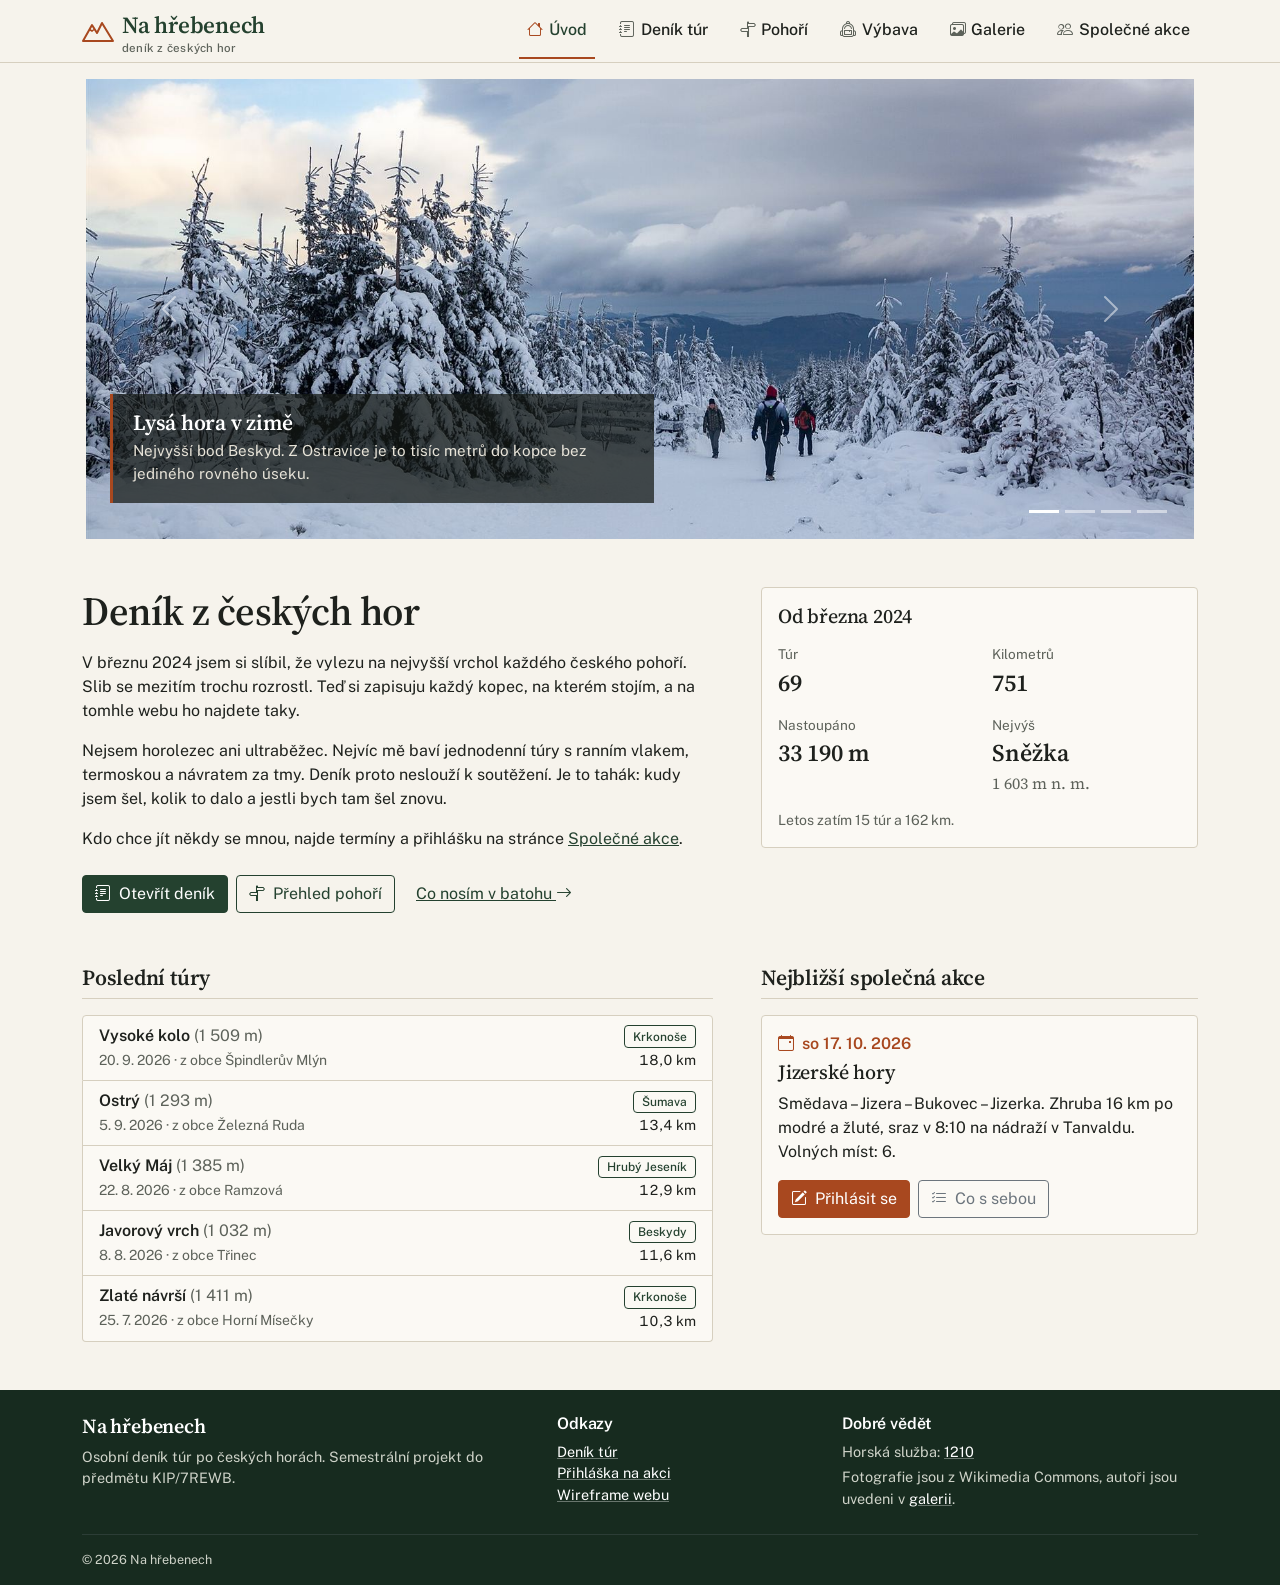
==== index.html @ 31dcd961 "Semestrální projekt KIP/7REWB – Na hřebenech Co-Authored-By: Claude Opus 5.5 <noreply@anthropic.com>" ====
<!doctype html>
<html lang="cs">
<head>
  <meta charset="utf-8">
  <meta name="viewport" content="width=device-width, initial-scale=1">
  <title>Na hřebenech – deník z českých hor</title>
  <meta name="description" content="Osobní deník túr po českých horách: záznamy výstupů, přehled pohoří, výbava a společné akce.">
  <link rel="preconnect" href="https://fonts.googleapis.com">
  <link rel="preconnect" href="https://fonts.gstatic.com" crossorigin>
  <link href="https://fonts.googleapis.com/css2?family=Public+Sans:wght@400;500;600&family=Source+Serif+4:opsz,wght@8..60,600&display=swap&subset=latin-ext" rel="stylesheet">
  <link href="https://cdn.jsdelivr.net/npm/bootstrap@5.3.3/dist/css/bootstrap.min.css" rel="stylesheet">
  <link href="https://cdn.jsdelivr.net/npm/bootstrap-icons@1.11.3/font/bootstrap-icons.min.css" rel="stylesheet">
  <link href="css/style.css" rel="stylesheet">
</head>
<body class="d-flex flex-column min-vh-100">
  <a class="visually-hidden-focusable position-absolute top-0 start-0 m-2 btn btn-sm btn-primary" href="#obsah">Přeskočit na obsah</a>

  <header class="site-header sticky-top">
    <nav class="navbar navbar-expand-lg py-0" aria-label="Hlavní menu">
      <div class="container">
        <a class="navbar-brand py-2" href="index.html"><svg width="32" height="22" viewBox="0 0 32 22" aria-hidden="true"><path d="M1 21 10 5l5 8 5-10 11 18Z" fill="none" stroke="currentColor" stroke-width="2" stroke-linejoin="round"/><path d="m7.5 9.5 2.5 1.5 2-1.5" fill="none" stroke="currentColor" stroke-width="1.5"/></svg><span>Na hřebenech<small>deník z českých hor</small></span></a>
        <button class="navbar-toggler" type="button" data-bs-toggle="collapse" data-bs-target="#mainNav" aria-controls="mainNav" aria-expanded="false" aria-label="Otevřít menu">
          <span class="navbar-toggler-icon"></span>
        </button>
        <div class="collapse navbar-collapse" id="mainNav">
          <ul class="navbar-nav ms-auto gap-lg-3">
          <li class="nav-item"><a class="nav-link active" href="index.html" aria-current="page"><i class="bi bi-house" aria-hidden="true"></i>Úvod</a></li>
          <li class="nav-item"><a class="nav-link" href="denik.html"><i class="bi bi-journal-text" aria-hidden="true"></i>Deník túr</a></li>
          <li class="nav-item"><a class="nav-link" href="pohori.html"><i class="bi bi-signpost-split" aria-hidden="true"></i>Pohoří</a></li>
          <li class="nav-item"><a class="nav-link" href="vybava.html"><i class="bi bi-backpack2" aria-hidden="true"></i>Výbava</a></li>
          <li class="nav-item"><a class="nav-link" href="galerie.html"><i class="bi bi-images" aria-hidden="true"></i>Galerie</a></li>
          <li class="nav-item"><a class="nav-link" href="akce.html"><i class="bi bi-people" aria-hidden="true"></i>Společné akce</a></li>
          </ul>
        </div>
      </div>
    </nav>
  </header>

  <main id="obsah" class="flex-grow-1">
    <div class="container px-0 px-md-3 mt-md-3">
      <div id="heroCarousel" class="carousel slide hero-carousel" data-bs-ride="carousel" data-bs-interval="6000" aria-label="Fotografie z hor">
        <div class="carousel-indicators">
          <button type="button" data-bs-target="#heroCarousel" data-bs-slide-to="0" class="active" aria-current="true" aria-label="Snímek 1"></button>
          <button type="button" data-bs-target="#heroCarousel" data-bs-slide-to="1" aria-label="Snímek 2"></button>
          <button type="button" data-bs-target="#heroCarousel" data-bs-slide-to="2" aria-label="Snímek 3"></button>
          <button type="button" data-bs-target="#heroCarousel" data-bs-slide-to="3" aria-label="Snímek 4"></button>
        </div>
        <div class="carousel-inner">
          <div class="carousel-item active">
            <img src="img/lysa-hora.jpg" class="d-block w-100" alt="Cesta na Lysou horu po prvním sněhu" width="1600" height="1067" fetchpriority="high">
            <div class="carousel-caption">
              <h2>Lysá hora v zimě</h2>
              <p>Nejvyšší bod Beskyd. Z Ostravice je to tisíc metrů do kopce bez jediného rovného úseku.</p>
            </div>
          </div>
          <div class="carousel-item">
            <img src="img/klinovec.jpg" class="d-block w-100" alt="Klínovec v červnu" width="1600" height="1067" loading="lazy">
            <div class="carousel-caption">
              <h2>Klínovec v červnu</h2>
              <p>Krušné hory jsou ploché a klidné. Ideální na první túru po zimě.</p>
            </div>
          </div>
          <div class="carousel-item">
            <img src="img/radhost.jpg" class="d-block w-100" alt="Inverze nad Beskydami z kaple na Radhošti" width="1600" height="1067" loading="lazy">
            <div class="carousel-caption">
              <h2>Beskydy z Radhoště</h2>
              <p>Inverze v listopadu. Kvůli takovým ránům vstávám v pět.</p>
            </div>
          </div>
          <div class="carousel-item">
            <img src="img/jested.jpg" class="d-block w-100" alt="Ještěd na jaře" width="1600" height="1067" loading="lazy">
            <div class="carousel-caption">
              <h2>Ještěd</h2>
              <p>Hotel s vysílačem, který je vidět z půlky severních Čech.</p>
            </div>
          </div>
        </div>
        <button class="carousel-control-prev" type="button" data-bs-target="#heroCarousel" data-bs-slide="prev">
          <span class="carousel-control-prev-icon" aria-hidden="true"></span>
          <span class="visually-hidden">Předchozí</span>
        </button>
        <button class="carousel-control-next" type="button" data-bs-target="#heroCarousel" data-bs-slide="next">
          <span class="carousel-control-next-icon" aria-hidden="true"></span>
          <span class="visually-hidden">Další</span>
        </button>
      </div>
    </div>

    <div class="container mt-5">
      <div class="row g-5">
        <div class="col-lg-7">
          <h1 class="mb-3">Deník z českých hor</h1>
          <p>V březnu 2024 jsem si slíbil, že vylezu na nejvyšší vrchol každého českého pohoří. Slib se mezitím trochu rozrostl. Teď si zapisuju každý kopec, na kterém stojím, a na tomhle webu ho najdete taky.</p>
          <p>Nejsem horolezec ani ultraběžec. Nejvíc mě baví jednodenní túry s ranním vlakem, termoskou a návratem za tmy. Deník proto neslouží k soutěžení. Je to tahák: kudy jsem šel, kolik to dalo a jestli bych tam šel znovu.</p>
          <p>Kdo chce jít někdy se mnou, najde termíny a přihlášku na stránce <a href="akce.html">Společné akce</a>.</p>
          <div class="d-flex flex-wrap gap-2 mt-4">
            <a class="btn btn-primary" href="denik.html"><i class="bi bi-journal-text me-1" aria-hidden="true"></i> Otevřít deník</a>
            <a class="btn btn-outline-primary" href="pohori.html"><i class="bi bi-signpost-split me-1" aria-hidden="true"></i> Přehled pohoří</a>
            <a class="btn btn-link" href="vybava.html">Co nosím v batohu <i class="bi bi-arrow-right" aria-hidden="true"></i></a>
          </div>
        </div>
        <aside class="col-lg-5">
          <div class="card">
            <div class="card-body">
              <h2 class="h5 card-title mb-3">Od března 2024</h2>
              <dl class="row stat-list mb-0 tabular">
                <div class="col-6"><dt>Túr</dt><dd>69</dd></div>
                <div class="col-6"><dt>Kilometrů</dt><dd>751</dd></div>
                <div class="col-6"><dt>Nastoupáno</dt><dd>33 190 m</dd></div>
                <div class="col-6"><dt>Nejvýš</dt><dd>Sněžka<small class="d-block fs-6 fw-normal text-body-secondary">1 603 m n. m.</small></dd></div>
              </dl>
              <p class="small text-body-secondary mb-0">Letos zatím 15 túr a 162 km.</p>
            </div>
          </div>
        </aside>
      </div>

      <div class="row g-5 mt-1">
        <section class="col-lg-7" aria-labelledby="latest-title">
          <h2 id="latest-title" class="section-title">Poslední túry</h2>
          <div class="list-group">
            <a href="denik.html" class="list-group-item list-group-item-action d-flex justify-content-between align-items-start gap-3">
              <span>
                <span class="fw-semibold">Vysoké kolo</span> <span class="text-body-secondary">(1 509 m)</span><br>
                <small class="text-body-secondary">20. 9. 2026 · z obce Špindlerův Mlýn</small>
              </span>
              <span class="text-end">
                <span class="badge badge-range">Krkonoše</span><br>
                <small class="tabular">18,0 km</small>
              </span>
            </a>
            <a href="denik.html" class="list-group-item list-group-item-action d-flex justify-content-between align-items-start gap-3">
              <span>
                <span class="fw-semibold">Ostrý</span> <span class="text-body-secondary">(1 293 m)</span><br>
                <small class="text-body-secondary">5. 9. 2026 · z obce Železná Ruda</small>
              </span>
              <span class="text-end">
                <span class="badge badge-range">Šumava</span><br>
                <small class="tabular">13,4 km</small>
              </span>
            </a>
            <a href="denik.html" class="list-group-item list-group-item-action d-flex justify-content-between align-items-start gap-3">
              <span>
                <span class="fw-semibold">Velký Máj</span> <span class="text-body-secondary">(1 385 m)</span><br>
                <small class="text-body-secondary">22. 8. 2026 · z obce Ramzová</small>
              </span>
              <span class="text-end">
                <span class="badge badge-range">Hrubý Jeseník</span><br>
                <small class="tabular">12,9 km</small>
              </span>
            </a>
            <a href="denik.html" class="list-group-item list-group-item-action d-flex justify-content-between align-items-start gap-3">
              <span>
                <span class="fw-semibold">Javorový vrch</span> <span class="text-body-secondary">(1 032 m)</span><br>
                <small class="text-body-secondary">8. 8. 2026 · z obce Třinec</small>
              </span>
              <span class="text-end">
                <span class="badge badge-range">Beskydy</span><br>
                <small class="tabular">11,6 km</small>
              </span>
            </a>
            <a href="denik.html" class="list-group-item list-group-item-action d-flex justify-content-between align-items-start gap-3">
              <span>
                <span class="fw-semibold">Zlaté návrší</span> <span class="text-body-secondary">(1 411 m)</span><br>
                <small class="text-body-secondary">25. 7. 2026 · z obce Horní Mísečky</small>
              </span>
              <span class="text-end">
                <span class="badge badge-range">Krkonoše</span><br>
                <small class="tabular">10,3 km</small>
              </span>
            </a>
          </div>
        </section>

        <section class="col-lg-5" aria-labelledby="next-title">
          <h2 id="next-title" class="section-title">Nejbližší společná akce</h2>
          <div class="card">
            <div class="card-body">
              <p class="text-rust fw-semibold mb-1"><i class="bi bi-calendar-event me-1" aria-hidden="true"></i> so 17. 10. 2026</p>
              <h3 class="h5">Jizerské hory</h3>
              <p class="mb-3">Smědava – Jizera – Bukovec – Jizerka. Zhruba 16 km po modré a žluté, sraz v 8:10 na nádraží v Tanvaldu. Volných míst: 6.</p>
              <div class="d-flex flex-wrap gap-2">
                <a class="btn btn-rust" href="akce.html#prihlaska"><i class="bi bi-pencil-square me-1" aria-hidden="true"></i> Přihlásit se</a>
                <button type="button" class="btn btn-outline-secondary" data-bs-toggle="modal" data-bs-target="#packModal"><i class="bi bi-list-check me-1" aria-hidden="true"></i> Co s sebou</button>
              </div>
            </div>
          </div>
        </section>
      </div>
    </div>

    <div class="modal fade" id="packModal" tabindex="-1" aria-labelledby="packModalTitle" aria-hidden="true">
      <div class="modal-dialog modal-dialog-centered modal-dialog-scrollable">
        <div class="modal-content">
          <div class="modal-header">
            <h2 class="modal-title h5" id="packModalTitle">Co s sebou do Jizerských hor</h2>
            <button type="button" class="btn-close" data-bs-dismiss="modal" aria-label="Zavřít"></button>
          </div>
          <div class="modal-body">
            <p>V polovině října bývá na Smědavě kolem nuly a na rašeliništích mokro. Trasa vede převážně po lesních cestách, na Jizeru je krátký kamenitý úsek.</p>
            <ul class="list-group list-group-flush mb-3">
              <li class="list-group-item px-0"><i class="bi bi-check2 text-rust me-2" aria-hidden="true"></i>Pevné boty, které nepromoknou</li>
              <li class="list-group-item px-0"><i class="bi bi-check2 text-rust me-2" aria-hidden="true"></i>Teplá vrstva a bunda proti větru</li>
              <li class="list-group-item px-0"><i class="bi bi-check2 text-rust me-2" aria-hidden="true"></i>Čepice a rukavice</li>
              <li class="list-group-item px-0"><i class="bi bi-check2 text-rust me-2" aria-hidden="true"></i>Jídlo na celý den, chata na Smědavě může mít zavřeno</li>
              <li class="list-group-item px-0"><i class="bi bi-check2 text-rust me-2" aria-hidden="true"></i>Čelovka, stmívá se kolem půl sedmé</li>
              <li class="list-group-item px-0"><i class="bi bi-check2 text-rust me-2" aria-hidden="true"></i>Jízdenka do Tanvaldu a zpět z Kořenova</li>
            </ul>
            <p class="small text-body-secondary mb-0">Kdo nemá hole nebo čelovku, může si je u mě půjčit. Stačí to zaškrtnout v přihlášce.</p>
          </div>
          <div class="modal-footer">
            <button type="button" class="btn btn-outline-secondary" data-bs-dismiss="modal">Zavřít</button>
            <a class="btn btn-primary" href="akce.html#prihlaska">Do přihlášky</a>
          </div>
        </div>
      </div>
    </div>
  </main>

  <footer class="site-footer mt-5 pt-4 pb-3">
    <div class="container">
      <div class="row g-4">
        <div class="col-md-5">
          <p class="h5 text-white display-font mb-2">Na hřebenech</p>
          <p class="mb-0">Osobní deník túr po českých horách. Semestrální projekt do předmětu KIP/7REWB.</p>
        </div>
        <div class="col-6 col-md-3">
          <h2>Odkazy</h2>
          <ul class="list-unstyled mb-0">
            <li><a href="denik.html">Deník túr</a></li>
            <li><a href="akce.html#prihlaska">Přihláška na akci</a></li>
            <li><a href="wireframe/wireframe.html">Wireframe webu</a></li>
          </ul>
        </div>
        <div class="col-6 col-md-4">
          <h2>Dobré vědět</h2>
          <p class="mb-1">Horská služba: <a href="tel:1210">1210</a></p>
          <p class="mb-0">Fotografie jsou z Wikimedia Commons, autoři jsou uvedeni v <a href="galerie.html#zdroje">galerii</a>.</p>
        </div>
      </div>
      <hr class="border-secondary mt-4 mb-3">
      <p class="small mb-0">© 2026 Na hřebenech</p>
    </div>
  </footer>

  <script src="https://cdn.jsdelivr.net/npm/bootstrap@5.3.3/dist/js/bootstrap.bundle.min.js"></script>
  <script src="js/main.js"></script>
</body>
</html>
---- css/style.css ----
:root {
  --nh-paper: #f6f3ec;
  --nh-paper-2: #ece7db;
  --nh-ink: #1e211d;
  --nh-muted: #5d625a;
  --nh-forest: #24412f;
  --nh-forest-dark: #172b1f;
  --nh-rust: #a8481f;
  --nh-line: #d6cfbf;

  --bs-body-bg: var(--nh-paper);
  --bs-body-color: var(--nh-ink);
  --bs-body-font-family: "Public Sans", system-ui, -apple-system, "Segoe UI", sans-serif;
  --bs-body-font-size: 1rem;
  --bs-border-color: var(--nh-line);
  --bs-border-radius: .25rem;
  --bs-border-radius-lg: .375rem;
  --bs-link-color-rgb: 36, 65, 47;
  --bs-link-hover-color-rgb: 168, 72, 31;
  --bs-secondary-color: var(--nh-muted);
  --bs-emphasis-color: var(--nh-ink);
}

h1, h2, h3, h4, .navbar-brand, .display-font {
  font-family: "Source Serif 4", Georgia, serif;
  font-weight: 600;
  letter-spacing: -.01em;
}

.lead { color: var(--nh-muted); }
.tabular { font-variant-numeric: tabular-nums; }
.text-rust { color: var(--nh-rust) !important; }
.bg-paper-2 { background: var(--nh-paper-2); }

.btn-primary {
  --bs-btn-bg: var(--nh-forest);
  --bs-btn-border-color: var(--nh-forest);
  --bs-btn-hover-bg: var(--nh-forest-dark);
  --bs-btn-hover-border-color: var(--nh-forest-dark);
  --bs-btn-active-bg: var(--nh-forest-dark);
  --bs-btn-active-border-color: var(--nh-forest-dark);
  --bs-btn-disabled-bg: var(--nh-forest);
  --bs-btn-disabled-border-color: var(--nh-forest);
}
.btn-outline-primary {
  --bs-btn-color: var(--nh-forest);
  --bs-btn-border-color: var(--nh-forest);
  --bs-btn-hover-bg: var(--nh-forest);
  --bs-btn-hover-border-color: var(--nh-forest);
  --bs-btn-active-bg: var(--nh-forest-dark);
  --bs-btn-active-border-color: var(--nh-forest-dark);
}
.btn-rust {
  --bs-btn-color: #fff;
  --bs-btn-bg: var(--nh-rust);
  --bs-btn-border-color: var(--nh-rust);
  --bs-btn-hover-color: #fff;
  --bs-btn-hover-bg: #8c3b18;
  --bs-btn-hover-border-color: #8c3b18;
  --bs-btn-active-color: #fff;
  --bs-btn-active-bg: #8c3b18;
}
.btn:focus-visible, .form-control:focus, .form-select:focus, .form-check-input:focus {
  box-shadow: 0 0 0 .2rem rgba(168, 72, 31, .3);
  border-color: var(--nh-rust);
}
.form-check-input:checked { background-color: var(--nh-forest); border-color: var(--nh-forest); }

.site-header {
  background: var(--nh-paper);
  border-bottom: 1px solid var(--nh-line);
}
.navbar-brand {
  display: flex;
  align-items: center;
  gap: .5rem;
  font-size: 1.45rem;
  color: var(--nh-forest);
}
.navbar-brand:hover { color: var(--nh-forest); }
.navbar-brand svg { color: var(--nh-rust); }
.navbar-brand small {
  font-family: var(--bs-body-font-family);
  font-size: .72rem;
  font-weight: 500;
  color: var(--nh-muted);
  letter-spacing: .02em;
  display: block;
  line-height: 1;
}
.navbar .nav-link {
  color: var(--nh-ink);
  font-weight: 500;
  padding-block: .9rem;
  border-bottom: 2px solid transparent;
}
.navbar .nav-link .bi { color: var(--nh-muted); margin-right: .35rem; }
.navbar .nav-link:hover { color: var(--nh-rust); }
.navbar .nav-link.active {
  color: var(--nh-forest);
  border-bottom-color: var(--nh-rust);
}
.navbar .nav-link.active .bi { color: var(--nh-rust); }
@media (max-width: 991.98px) {
  .navbar .nav-link { padding-block: .6rem; border-bottom: 0; border-left: 2px solid transparent; padding-left: .75rem; }
  .navbar .nav-link.active { border-left-color: var(--nh-rust); }
}

.hero-carousel .carousel-item img {
  height: 460px;
  object-fit: cover;
}
.hero-carousel .carousel-caption {
  left: 0;
  right: auto;
  bottom: 0;
  max-width: 34rem;
  padding: 1rem 1.25rem 1.1rem;
  margin: 0 0 2.25rem 1.5rem;
  text-align: left;
  background: rgba(20, 24, 20, .72);
  border-left: 3px solid var(--nh-rust);
}
.hero-carousel .carousel-caption h2 { font-size: 1.35rem; margin-bottom: .25rem; }
.hero-carousel .carousel-caption p { margin: 0; font-size: .95rem; color: #e7e3d8; }
.hero-carousel .carousel-indicators { justify-content: flex-end; margin-right: 1.5rem; }
@media (max-width: 767.98px) {
  .hero-carousel .carousel-item img { height: 250px; }
  .hero-carousel .carousel-caption {
    position: static;
    max-width: none;
    margin: 0;
    background: var(--nh-forest-dark);
  }
  .hero-carousel .carousel-caption h2 { font-size: 1.1rem; }
  .hero-carousel .carousel-indicators { display: none; }
  .hero-carousel .carousel-control-prev,
  .hero-carousel .carousel-control-next { height: 250px; }
}

.page-head {
  border-bottom: 1px solid var(--nh-line);
  padding: 1.25rem 0 1.5rem;
  margin-bottom: 2rem;
}
.page-head .breadcrumb { font-size: .875rem; margin-bottom: .75rem; }
.page-head h1 { font-size: clamp(1.75rem, 1.2rem + 2vw, 2.5rem); margin-bottom: .35rem; }

.section-title {
  font-size: 1.35rem;
  padding-bottom: .4rem;
  margin-bottom: 1rem;
  border-bottom: 1px solid var(--nh-line);
}

.card { --bs-card-bg: #fbf9f4; --bs-card-border-color: var(--nh-line); }
.list-group { --bs-list-group-bg: #fbf9f4; --bs-list-group-border-color: var(--nh-line); }
.list-group-item-action:hover { background: var(--nh-paper-2); }

.stat-list dt { font-weight: 400; color: var(--nh-muted); font-size: .85rem; }
.stat-list dd { font-size: 1.5rem; font-family: "Source Serif 4", Georgia, serif; font-weight: 600; margin-bottom: .9rem; }

.badge-range {
  background: transparent;
  color: var(--nh-forest);
  border: 1px solid var(--nh-forest);
  font-weight: 500;
}

.table { --bs-table-bg: transparent; --bs-table-striped-bg: rgba(36, 65, 47, .045); --bs-table-hover-bg: rgba(168, 72, 31, .07); }
.table thead th { font-weight: 600; font-size: .85rem; color: var(--nh-muted); border-bottom-color: var(--nh-ink); }
.stars .bi { color: var(--nh-rust); font-size: .8rem; }
.stars .bi-star { color: var(--nh-line); }
div.dt-container .dt-paging .page-link { color: var(--nh-forest); }
div.dt-container .dt-paging .active .page-link { background: var(--nh-forest); border-color: var(--nh-forest); color: #fff; }

.nav-tabs .nav-link { color: var(--nh-muted); }
.nav-tabs .nav-link.active { color: var(--nh-forest); background: #fbf9f4; border-color: var(--nh-line) var(--nh-line) #fbf9f4; font-weight: 600; }
.tab-content-box { background: #fbf9f4; border: 1px solid var(--nh-line); border-top: 0; padding: 1.5rem; }
.tab-content-box img { width: 100%; height: auto; aspect-ratio: 4 / 3; object-fit: cover; }

.gallery-item {
  display: block;
  width: 100%;
  padding: 0;
  border: 0;
  background: none;
  text-align: left;
}
.gallery-item img { width: 100%; height: auto; aspect-ratio: 3 / 2; object-fit: cover; transition: opacity .15s; }
.gallery-item:hover img, .gallery-item:focus-visible img { opacity: .85; }
.gallery-item figcaption { font-size: .9rem; padding-top: .4rem; }

fieldset legend { font-size: 1.1rem; font-family: "Source Serif 4", Georgia, serif; font-weight: 600; }
.form-section { border-top: 1px solid var(--nh-line); padding-top: 1.25rem; margin-top: 1.5rem; }

.site-footer {
  background: var(--nh-forest-dark);
  color: #cfd3c9;
  font-size: .9rem;
}
.site-footer a { color: #fff; text-decoration-color: rgba(255, 255, 255, .35); }
.site-footer a:hover { color: #f0b89a; }
.site-footer h2 { font-size: 1rem; color: #fff; font-family: var(--bs-body-font-family); font-weight: 600; }
.btn-link {
  --bs-btn-color: var(--nh-forest);
  --bs-btn-hover-color: var(--nh-rust);
  --bs-btn-active-color: var(--nh-rust);
}
.accordion {
  --bs-accordion-bg: #fbf9f4;
  --bs-accordion-border-color: var(--nh-line);
  --bs-accordion-active-bg: var(--nh-paper-2);
  --bs-accordion-active-color: var(--nh-forest);
  --bs-accordion-btn-focus-box-shadow: 0 0 0 .2rem rgba(168, 72, 31, .3);
}
.accordion-button { font-weight: 500; }
@media print {
  .site-header, .site-footer, .btn { display: none !important; }
}
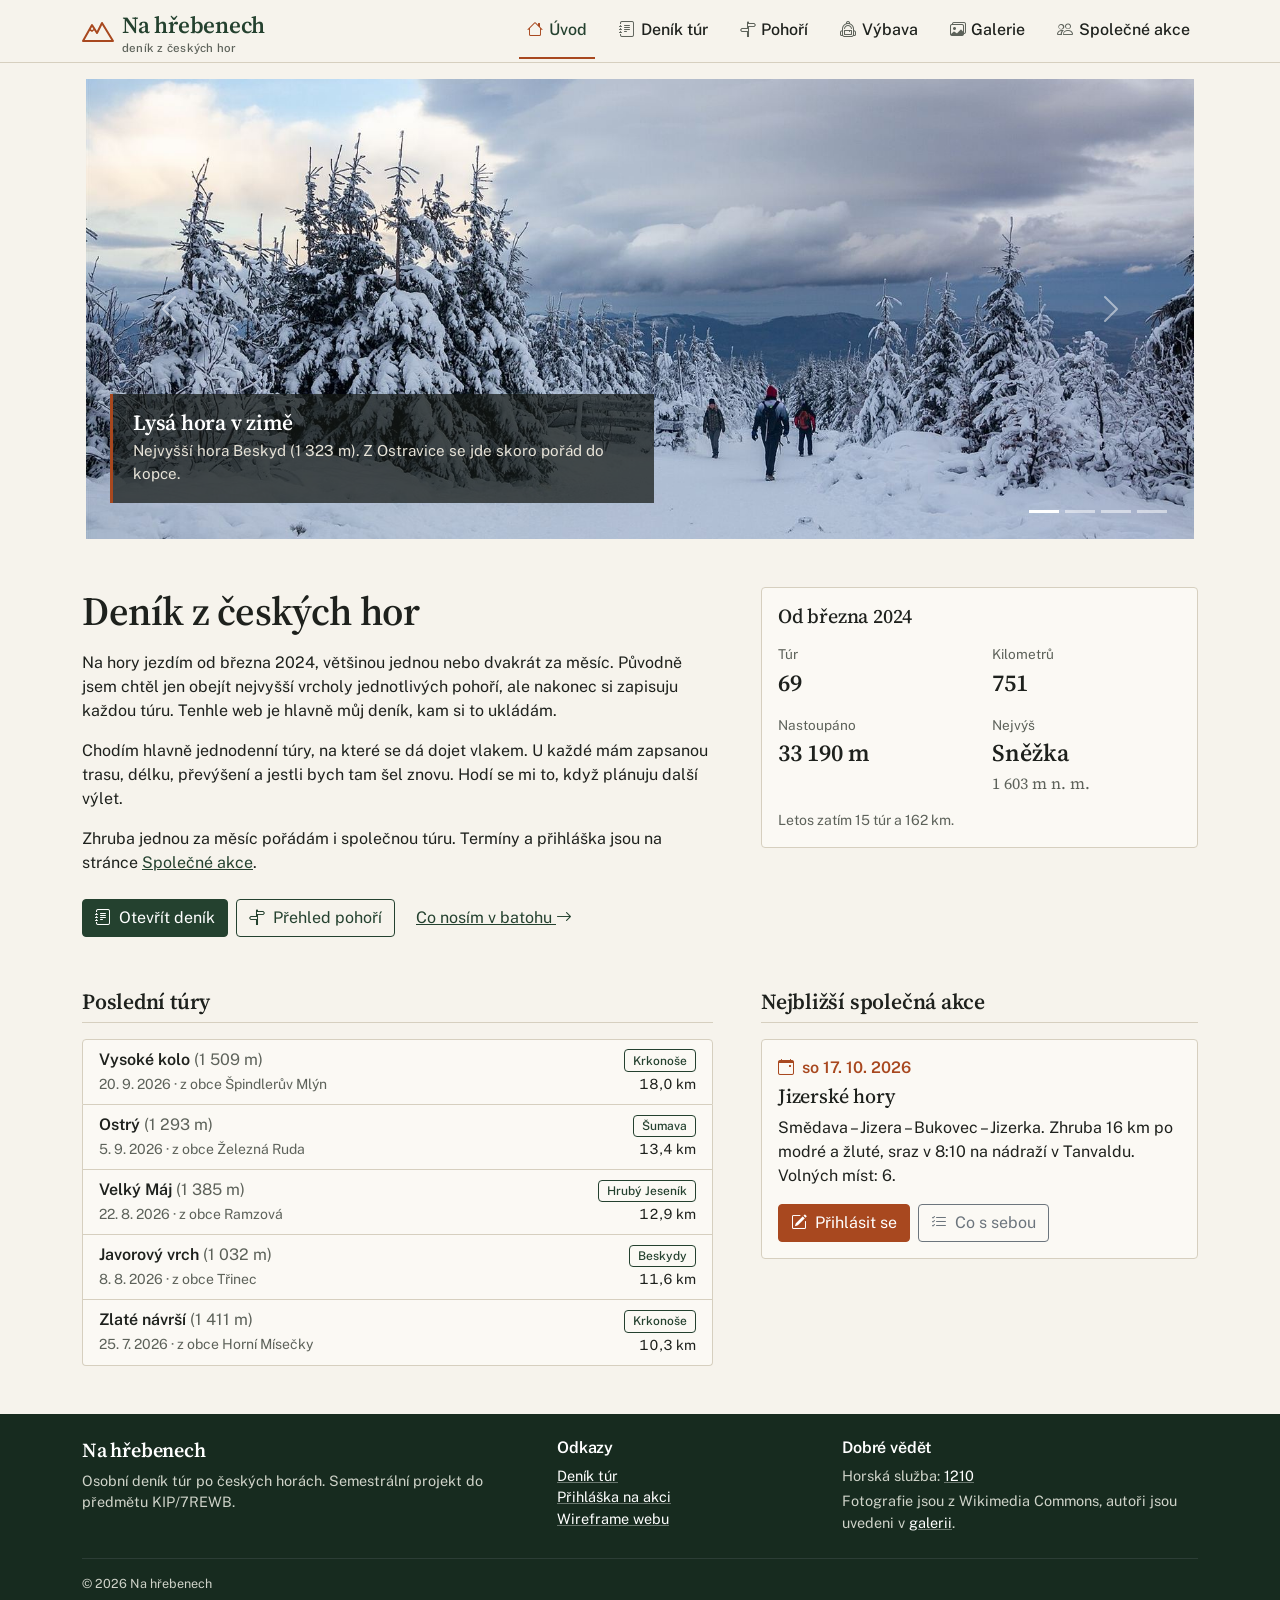
==== commit 2115242f: "Přirozenější texty na webu Co-Authored-By: Claude Opus 5.5 <noreply@anthropic.com>" ====
--- a/index.html
+++ b/index.html
@@ -50,28 +50,28 @@
             <img src="img/lysa-hora.jpg" class="d-block w-100" alt="Cesta na Lysou horu po prvním sněhu" width="1600" height="1067" fetchpriority="high">
             <div class="carousel-caption">
               <h2>Lysá hora v zimě</h2>
-              <p>Nejvyšší bod Beskyd. Z Ostravice je to tisíc metrů do kopce bez jediného rovného úseku.</p>
+              <p>Nejvyšší hora Beskyd (1 323 m). Z Ostravice se jde skoro pořád do kopce.</p>
             </div>
           </div>
           <div class="carousel-item">
             <img src="img/klinovec.jpg" class="d-block w-100" alt="Klínovec v červnu" width="1600" height="1067" loading="lazy">
             <div class="carousel-caption">
               <h2>Klínovec v červnu</h2>
-              <p>Krušné hory jsou ploché a klidné. Ideální na první túru po zimě.</p>
+              <p>Nahoře je to skoro rovina, takže dobrá túra na rozchození po zimě.</p>
             </div>
           </div>
           <div class="carousel-item">
             <img src="img/radhost.jpg" class="d-block w-100" alt="Inverze nad Beskydami z kaple na Radhošti" width="1600" height="1067" loading="lazy">
             <div class="carousel-caption">
               <h2>Beskydy z Radhoště</h2>
-              <p>Inverze v listopadu. Kvůli takovým ránům vstávám v pět.</p>
+              <p>Inverze nad Beskydami, fotka je od kaple na Radhošti.</p>
             </div>
           </div>
           <div class="carousel-item">
             <img src="img/jested.jpg" class="d-block w-100" alt="Ještěd na jaře" width="1600" height="1067" loading="lazy">
             <div class="carousel-caption">
               <h2>Ještěd</h2>
-              <p>Hotel s vysílačem, který je vidět z půlky severních Čech.</p>
+              <p>Vrchol nad Libercem s hotelem a vysílačem (1 012 m).</p>
             </div>
           </div>
         </div>
@@ -90,9 +90,9 @@
       <div class="row g-5">
         <div class="col-lg-7">
           <h1 class="mb-3">Deník z českých hor</h1>
-          <p>V březnu 2024 jsem si slíbil, že vylezu na nejvyšší vrchol každého českého pohoří. Slib se mezitím trochu rozrostl. Teď si zapisuju každý kopec, na kterém stojím, a na tomhle webu ho najdete taky.</p>
-          <p>Nejsem horolezec ani ultraběžec. Nejvíc mě baví jednodenní túry s ranním vlakem, termoskou a návratem za tmy. Deník proto neslouží k soutěžení. Je to tahák: kudy jsem šel, kolik to dalo a jestli bych tam šel znovu.</p>
-          <p>Kdo chce jít někdy se mnou, najde termíny a přihlášku na stránce <a href="akce.html">Společné akce</a>.</p>
+          <p>Na hory jezdím od března 2024, většinou jednou nebo dvakrát za měsíc. Původně jsem chtěl jen obejít nejvyšší vrcholy jednotlivých pohoří, ale nakonec si zapisuju každou túru. Tenhle web je hlavně můj deník, kam si to ukládám.</p>
+          <p>Chodím hlavně jednodenní túry, na které se dá dojet vlakem. U každé mám zapsanou trasu, délku, převýšení a jestli bych tam šel znovu. Hodí se mi to, když plánuju další výlet.</p>
+          <p>Zhruba jednou za měsíc pořádám i společnou túru. Termíny a přihláška jsou na stránce <a href="akce.html">Společné akce</a>.</p>
           <div class="d-flex flex-wrap gap-2 mt-4">
             <a class="btn btn-primary" href="denik.html"><i class="bi bi-journal-text me-1" aria-hidden="true"></i> Otevřít deník</a>
             <a class="btn btn-outline-primary" href="pohori.html"><i class="bi bi-signpost-split me-1" aria-hidden="true"></i> Přehled pohoří</a>
